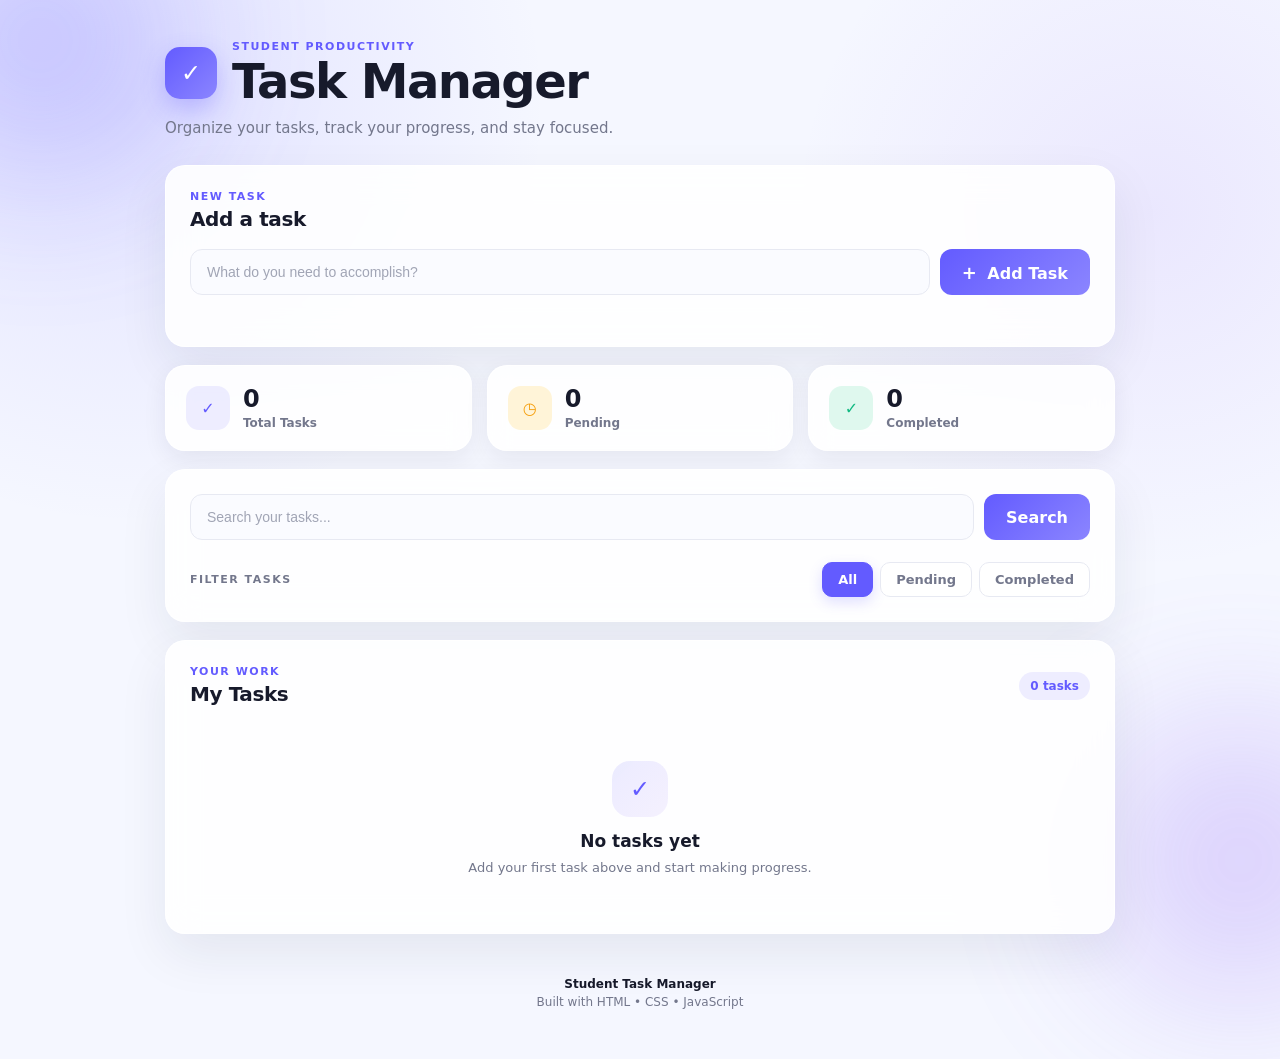
==== students task manager/index.html @ 9cea30df "feet: student task manager" ====
<!DOCTYPE html>
<html lang="en">
<head>
    <meta charset="UTF-8">
    <meta name="viewport" content="width=device-width, initial-scale=1.0">

    <meta
        name="description"
        content="A modern student task manager for organizing and tracking daily tasks."
    >

    <title>Student Task Manager</title>

    <link rel="stylesheet" href="style.css">
</head>

<body>

    <div class="background-glow glow-one"></div>
    <div class="background-glow glow-two"></div>

    <main class="app">

        <!-- HEADER -->
        <header class="hero">

            <div class="brand">
                <div class="brand-icon">✓</div>

                <div>
                    <p class="eyebrow">STUDENT PRODUCTIVITY</p>
                    <h1>Task Manager</h1>
                </div>
            </div>

            <p class="hero-text">
                Organize your tasks, track your progress, and stay focused.
            </p>

        </header>


        <!-- ADD TASK -->
        <section class="card add-card">

            <div class="section-heading">
                <div>
                    <p class="section-label">NEW TASK</p>
                    <h2>Add a task</h2>
                </div>
            </div>

            <div class="task-form">

                <label for="taskInput" class="sr-only">
                    Enter a task
                </label>

                <input
                    type="text"
                    id="taskInput"
                    placeholder="What do you need to accomplish?"
                    autocomplete="off"
                >

                <button id="addTaskBtn" type="button">
                    <span>+</span>
                    Add Task
                </button>

            </div>

            <p id="errorMessage" class="message error"></p>

        </section>


        <!-- STATISTICS -->
        <section class="stats">

            <article class="stat-card">
                <div class="stat-icon total-icon">✓</div>

                <div>
                    <span id="totalTasks">0</span>
                    <p>Total Tasks</p>
                </div>
            </article>


            <article class="stat-card">
                <div class="stat-icon pending-icon">◷</div>

                <div>
                    <span id="pendingTasks">0</span>
                    <p>Pending</p>
                </div>
            </article>


            <article class="stat-card">
                <div class="stat-icon completed-icon">✓</div>

                <div>
                    <span id="completedTasks">0</span>
                    <p>Completed</p>
                </div>
            </article>

        </section>


        <!-- TASK CONTROLS -->
        <section class="card controls-card">

            <div class="search-box">

                <label for="searchInput" class="sr-only">
                    Search tasks
                </label>

                <input
                    type="search"
                    id="searchInput"
                    placeholder="Search your tasks..."
                    autocomplete="off"
                >

                <button id="searchBtn" type="button">
                    Search
                </button>

            </div>


            <div class="filter-area">

                <p class="filter-label">FILTER TASKS</p>

                <div class="filters">

                    <button
                        class="filter-btn active"
                        data-filter="all"
                        type="button"
                    >
                        All
                    </button>

                    <button
                        class="filter-btn"
                        data-filter="pending"
                        type="button"
                    >
                        Pending
                    </button>

                    <button
                        class="filter-btn"
                        data-filter="completed"
                        type="button"
                    >
                        Completed
                    </button>

                </div>

            </div>

        </section>


        <!-- TASK LIST -->
        <section class="card tasks-card">

            <div class="tasks-header">

                <div>
                    <p class="section-label">YOUR WORK</p>
                    <h2>My Tasks</h2>
                </div>

                <span id="taskCountBadge" class="task-badge">
                    0 tasks
                </span>

            </div>


            <ul id="taskList"></ul>


            <div id="emptyState" class="empty-state">

                <div class="empty-icon">✓</div>

                <h3 id="emptyTitle">No tasks yet</h3>

                <p id="emptyText">
                    Add your first task above and start making progress.
                </p>

            </div>

        </section>


        <!-- FOOTER -->
        <footer>
            <p>Student Task Manager</p>
            <span>Built with HTML • CSS • JavaScript</span>
        </footer>

    </main>


    <script src="script.js"></script>

</body>
</html>
---- students task manager/style.css ----
/* ========================================
   RESET
======================================== */

* {
    margin: 0;
    padding: 0;
    box-sizing: border-box;
}


/* ========================================
   ROOT VARIABLES
======================================== */

:root {
    --primary: #635bff;
    --primary-dark: #5048d8;
    --primary-light: #8b85ff;

    --background: #f5f7ff;
    --surface: rgba(255, 255, 255, 0.88);
    --surface-solid: #ffffff;

    --text: #171a2b;
    --muted: #73778c;

    --border: #e7e9f2;

    --success: #10b981;
    --success-light: #dff8ee;

    --warning: #f59e0b;
    --warning-light: #fff4d8;

    --danger: #ef4444;
    --danger-light: #ffe5e5;

    --shadow:
        0 20px 50px rgba(31, 35, 60, 0.08);

    --shadow-small:
        0 8px 25px rgba(31, 35, 60, 0.07);

    --radius: 20px;
}

body {
    min-height: 100vh;

    font-family:
        Inter,
        ui-sans-serif,
        system-ui,
        -apple-system,
        BlinkMacSystemFont,
        "Segoe UI",
        sans-serif;

    background:
        radial-gradient(
            circle at 10% 10%,
            rgba(99, 91, 255, 0.13),
            transparent 28%
        ),
        radial-gradient(
            circle at 90% 20%,
            rgba(139, 92, 246, 0.1),
            transparent 25%
        ),
        var(--background);

    color: var(--text);

    padding: 40px 20px;

    overflow-x: hidden;
}


.background-glow {
    position: fixed;

    width: 280px;
    height: 280px;

    border-radius: 50%;

    filter: blur(80px);

    pointer-events: none;

    opacity: 0.25;

    z-index: -1;
}

.glow-one {
    background: #635bff;

    top: -100px;
    left: -100px;
}

.glow-two {
    background: #8b5cf6;

    right: -100px;
    bottom: -100px;
}


.app {
    width: 100%;
    max-width: 950px;

    margin: 0 auto;
}


.hero {
    margin-bottom: 28px;
}

.brand {
    display: flex;
    align-items: center;
    gap: 15px;
}

.brand-icon {
    width: 52px;
    height: 52px;

    display: grid;
    place-items: center;

    border-radius: 15px;

    background:
        linear-gradient(
            135deg,
            var(--primary),
            var(--primary-light)
        );

    color: white;

    font-size: 24px;
    font-weight: 800;

    box-shadow:
        0 10px 25px rgba(99, 91, 255, 0.3);
}

.eyebrow,
.section-label,
.filter-label {
    font-size: 11px;

    font-weight: 800;

    letter-spacing: 1.5px;

    color: var(--primary);

    margin-bottom: 4px;
}

.hero h1 {
    font-size: clamp(2rem, 5vw, 3rem);

    line-height: 1;

    letter-spacing: -1.5px;
}

.hero-text {
    color: var(--muted);

    margin-top: 14px;

    font-size: 15px;

    max-width: 600px;
}


.card {
    background: var(--surface);

    border: 1px solid rgba(255, 255, 255, 0.8);

    border-radius: var(--radius);

    padding: 24px;

    margin-bottom: 18px;

    box-shadow: var(--shadow);

    backdrop-filter: blur(16px);
}


.section-heading {
    margin-bottom: 18px;
}

.card h2 {
    font-size: 20px;

    letter-spacing: -0.4px;
}


.task-form {
    display: flex;

    gap: 10px;
}

.task-form input,
.search-box input {
    min-width: 0;

    flex: 1;

    border: 1px solid var(--border);

    background: #fafbff;

    color: var(--text);

    outline: none;

    border-radius: 12px;

    padding: 14px 16px;

    font-size: 14px;

    transition:
        border-color 0.2s ease,
        box-shadow 0.2s ease,
        background 0.2s ease;
}

.task-form input::placeholder,
.search-box input::placeholder {
    color: #a1a5b5;
}

.task-form input:focus,
.search-box input:focus {
    border-color: var(--primary);

    background: white;

    box-shadow:
        0 0 0 4px rgba(99, 91, 255, 0.1);
}


button {
    font: inherit;
}

#addTaskBtn,
#searchBtn {
    border: none;

    border-radius: 12px;

    background:
        linear-gradient(
            135deg,
            var(--primary),
            var(--primary-light)
        );

    color: white;

    font-weight: 700;

    cursor: pointer;

    transition:
        transform 0.2s ease,
        box-shadow 0.2s ease,
        background 0.2s ease;
}

#addTaskBtn {
    padding: 0 22px;
}

#searchBtn {
    padding: 0 22px;
}

#addTaskBtn:hover,
#searchBtn:hover {
    transform: translateY(-2px);

    box-shadow:
        0 10px 22px rgba(99, 91, 255, 0.25);
}

#addTaskBtn:active,
#searchBtn:active {
    transform: translateY(0);
}

#addTaskBtn span {
    font-size: 18px;

    margin-right: 5px;
}

.message {
    min-height: 18px;

    margin-top: 9px;

    font-size: 13px;
}

.error {
    color: var(--danger);
}


.stats {
    display: grid;

    grid-template-columns:
        repeat(3, 1fr);

    gap: 15px;

    margin-bottom: 18px;
}

.stat-card {
    display: flex;

    align-items: center;

    gap: 13px;

    padding: 20px;

    background: var(--surface);

    border: 1px solid rgba(255, 255, 255, 0.8);

    border-radius: var(--radius);

    box-shadow: var(--shadow-small);

    backdrop-filter: blur(12px);
}

.stat-icon {
    width: 44px;
    height: 44px;

    flex-shrink: 0;

    display: grid;

    place-items: center;

    border-radius: 13px;

    font-weight: 800;
}

.total-icon {
    color: var(--primary);

    background: rgba(99, 91, 255, 0.1);
}

.pending-icon {
    color: var(--warning);

    background: var(--warning-light);
}

.completed-icon {
    color: var(--success);

    background: var(--success-light);
}

.stat-card span {
    display: block;

    font-size: 24px;

    font-weight: 800;

    line-height: 1.1;
}

.stat-card p {
    margin-top: 3px;

    color: var(--muted);

    font-size: 12px;

    font-weight: 600;
}


.search-box {
    display: flex;

    gap: 10px;

    margin-bottom: 22px;
}


.filter-area {
    display: flex;

    align-items: center;

    justify-content: space-between;

    gap: 15px;
}

.filter-label {
    margin: 0;

    color: var(--muted);
}

.filters {
    display: flex;

    gap: 7px;

    flex-wrap: wrap;
}

.filter-btn {
    border: 1px solid var(--border);

    background: white;

    color: var(--muted);

    border-radius: 10px;

    padding: 9px 15px;

    font-size: 13px;

    font-weight: 700;

    cursor: pointer;

    transition:
        color 0.2s ease,
        background 0.2s ease,
        border-color 0.2s ease;
}

.filter-btn:hover {
    color: var(--primary);

    border-color: rgba(99, 91, 255, 0.35);
}

.filter-btn.active {
    background: var(--primary);

    color: white;

    border-color: var(--primary);

    box-shadow:
        0 5px 14px rgba(99, 91, 255, 0.2);
}


.tasks-header {
    display: flex;

    align-items: center;

    justify-content: space-between;

    gap: 15px;

    margin-bottom: 10px;
}

.task-badge {
    background: rgba(99, 91, 255, 0.1);

    color: var(--primary);

    border-radius: 30px;

    padding: 7px 11px;

    font-size: 12px;

    font-weight: 800;
}


#taskList {
    list-style: none;
}

.task-item {
    display: flex;

    align-items: center;

    gap: 12px;

    padding: 15px 4px;

    border-bottom: 1px solid var(--border);

    animation: taskAppear 0.25s ease;
}

.task-item:last-child {
    border-bottom: none;
}

.task-content {
    display: flex;

    align-items: center;

    gap: 12px;

    flex: 1;

    min-width: 0;
}


.task-checkbox {
    width: 19px;
    height: 19px;

    flex-shrink: 0;

    accent-color: var(--primary);

    cursor: pointer;
}


.task-title {
    color: var(--text);

    font-size: 14px;

    font-weight: 600;

    word-break: break-word;

    transition:
        color 0.2s ease;
}

.task-item.completed .task-title {
    color: #a1a5b5;

    text-decoration: line-through;
}


.delete-btn {
    border: none;

    background: var(--danger-light);

    color: var(--danger);

    padding: 8px 11px;

    border-radius: 9px;

    font-size: 12px;

    font-weight: 700;

    cursor: pointer;

    flex-shrink: 0;

    transition:
        background 0.2s ease,
        transform 0.2s ease;
}

.delete-btn:hover {
    background: #ffd1d1;

    transform: translateY(-1px);
}

.empty-state {
    text-align: center;

    padding: 45px 20px 30px;
}

.empty-icon {
    width: 56px;
    height: 56px;

    margin: 0 auto 14px;

    display: grid;

    place-items: center;

    border-radius: 18px;

    background:
        linear-gradient(
            135deg,
            rgba(99, 91, 255, 0.12),
            rgba(139, 92, 246, 0.08)
        );

    color: var(--primary);

    font-size: 24px;

    font-weight: 800;
}

.empty-state h3 {
    font-size: 17px;

    margin-bottom: 7px;
}

.empty-state p {
    color: var(--muted);

    font-size: 13px;

    max-width: 350px;

    margin: 0 auto;

    line-height: 1.6;
}

footer {
    text-align: center;

    padding: 25px 10px 10px;

    color: var(--muted);

    font-size: 12px;
}

footer p {
    font-weight: 700;

    color: var(--text);

    margin-bottom: 4px;
}


.sr-only {
    position: absolute;

    width: 1px;
    height: 1px;

    padding: 0;
    margin: -1px;

    overflow: hidden;

    clip: rect(0, 0, 0, 0);

    white-space: nowrap;

    border: 0;
}


@keyframes taskAppear {
    from {
        opacity: 0;
        transform: translateY(5px);
    }

    to {
        opacity: 1;
        transform: translateY(0);
    }
}



@media (max-width: 700px) {

    body {
        padding: 25px 15px;
    }

    .stats {
        grid-template-columns: 1fr;
    }

    .stat-card {
        padding: 16px;
    }

    .filter-area {
        align-items: flex-start;

        flex-direction: column;
    }

    .filters {
        width: 100%;
    }

    .filter-btn {
        flex: 1;
    }
}


@media (max-width: 520px) {

    body {
        padding: 20px 12px;
    }

    .card {
        padding: 18px;
    }

    .brand-icon {
        width: 46px;
        height: 46px;

        font-size: 20px;
    }

    .task-form {
        flex-direction: column;
    }

    #addTaskBtn {
        width: 100%;

        padding: 13px;
    }

    .search-box {
        flex-direction: column;
    }

    #searchBtn {
        width: 100%;

        padding: 13px;
    }

    .filters {
        display: grid;

        grid-template-columns:
            repeat(3, 1fr);
    }

    .filter-btn {
        padding: 9px 5px;
    }

    .task-item {
        align-items: flex-start;
    }

    .delete-btn {
        padding: 7px 9px;
    }
}


@media (max-width: 380px) {

    .hero h1 {
        font-size: 1.8rem;
    }

    .filters {
        grid-template-columns: 1fr;
    }

    .filter-btn {
        width: 100%;
    }
}
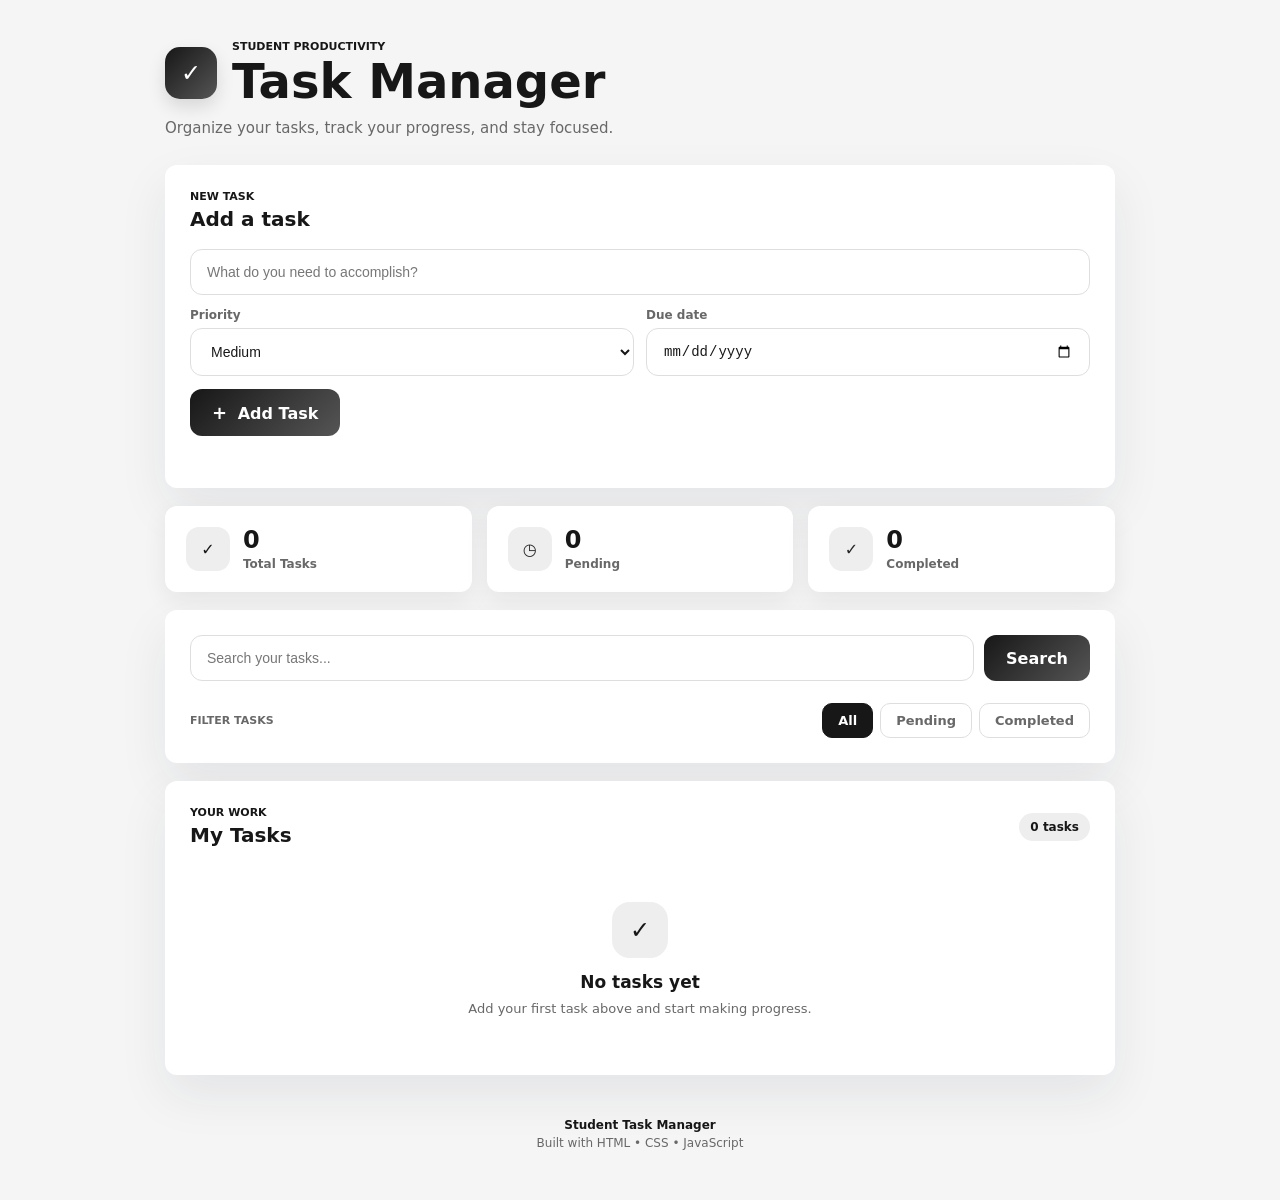
==== commit e32b922c: "feet: add priority and due date to Student Task Manager" ====
--- a/students task manager/index.html
+++ b/students task manager/index.html
@@ -16,9 +16,6 @@
 
 <body>
 
-    <div class="background-glow glow-one"></div>
-    <div class="background-glow glow-two"></div>
-
     <main class="app">
 
         <!-- HEADER -->
@@ -45,12 +42,12 @@
 
             <div class="section-heading">
                 <div>
-                    <p class="section-label">NEW TASK</p>
-                    <h2>Add a task</h2>
-                </div>
-            </div>
-
-            <div class="task-form">
+                    <p id="formModeLabel" class="section-label">NEW TASK</p>
+                    <h2 id="formHeading">Add a task</h2>
+                </div>
+            </div>
+
+            <form id="taskForm" class="task-form">
 
                 <label for="taskInput" class="sr-only">
                     Enter a task
@@ -61,16 +58,35 @@
                     id="taskInput"
                     placeholder="What do you need to accomplish?"
                     autocomplete="off"
+                    required
                 >
 
-                <button id="addTaskBtn" type="button">
-                    <span>+</span>
-                    Add Task
-                </button>
-
-            </div>
-
-            <p id="errorMessage" class="message error"></p>
+                <div class="task-form-options">
+                    <div class="form-field">
+                        <label for="priorityInput">Priority</label>
+                        <select id="priorityInput" name="priority" required>
+                            <option value="low">Low</option>
+                            <option value="medium" selected>Medium</option>
+                            <option value="high">High</option>
+                        </select>
+                    </div>
+
+                    <div class="form-field">
+                        <label for="dueDateInput">Due date</label>
+                        <input type="date" id="dueDateInput" name="dueDate">
+                    </div>
+                </div>
+
+                <div class="form-actions">
+                    <button id="addTaskBtn" type="submit">
+                        <span>+</span>
+                        Add Task
+                    </button>
+                    <button id="cancelEditBtn" type="button" hidden>Cancel</button>
+                </div>
+            </form>
+
+            <p id="errorMessage" class="message error" role="alert"></p>
 
         </section>
 
@@ -142,6 +158,7 @@
                     <button
                         class="filter-btn active"
                         data-filter="all"
+                        aria-pressed="true"
                         type="button"
                     >
                         All
@@ -150,6 +167,7 @@
                     <button
                         class="filter-btn"
                         data-filter="pending"
+                        aria-pressed="false"
                         type="button"
                     >
                         Pending
@@ -158,6 +176,7 @@
                     <button
                         class="filter-btn"
                         data-filter="completed"
+                        aria-pressed="false"
                         type="button"
                     >
                         Completed
--- a/students task manager/style.css
+++ b/students task manager/style.css
@@ -14,27 +14,27 @@
 ======================================== */
 
 :root {
-    --primary: #635bff;
-    --primary-dark: #5048d8;
-    --primary-light: #8b85ff;
-
-    --background: #f5f7ff;
-    --surface: rgba(255, 255, 255, 0.88);
+    --primary: #171717;
+    --primary-dark: #000000;
+    --primary-light: #555555;
+
+    --background: #f5f5f5;
+    --surface: #ffffff;
     --surface-solid: #ffffff;
 
-    --text: #171a2b;
-    --muted: #73778c;
-
-    --border: #e7e9f2;
-
-    --success: #10b981;
-    --success-light: #dff8ee;
-
-    --warning: #f59e0b;
-    --warning-light: #fff4d8;
-
-    --danger: #ef4444;
-    --danger-light: #ffe5e5;
+    --text: #171717;
+    --muted: #686868;
+
+    --border: #dedede;
+
+    --success: #252525;
+    --success-light: #eeeeee;
+
+    --warning: #252525;
+    --warning-light: #eeeeee;
+
+    --danger: #252525;
+    --danger-light: #eeeeee;
 
     --shadow:
         0 20px 50px rgba(31, 35, 60, 0.08);
@@ -42,7 +42,7 @@
     --shadow-small:
         0 8px 25px rgba(31, 35, 60, 0.07);
 
-    --radius: 20px;
+    --radius: 12px;
 }
 
 body {
@@ -57,56 +57,13 @@
         "Segoe UI",
         sans-serif;
 
-    background:
-        radial-gradient(
-            circle at 10% 10%,
-            rgba(99, 91, 255, 0.13),
-            transparent 28%
-        ),
-        radial-gradient(
-            circle at 90% 20%,
-            rgba(139, 92, 246, 0.1),
-            transparent 25%
-        ),
-        var(--background);
+    background: var(--background);
 
     color: var(--text);
 
     padding: 40px 20px;
 
     overflow-x: hidden;
-}
-
-
-.background-glow {
-    position: fixed;
-
-    width: 280px;
-    height: 280px;
-
-    border-radius: 50%;
-
-    filter: blur(80px);
-
-    pointer-events: none;
-
-    opacity: 0.25;
-
-    z-index: -1;
-}
-
-.glow-one {
-    background: #635bff;
-
-    top: -100px;
-    left: -100px;
-}
-
-.glow-two {
-    background: #8b5cf6;
-
-    right: -100px;
-    bottom: -100px;
 }
 
 
@@ -150,7 +107,7 @@
     font-weight: 800;
 
     box-shadow:
-        0 10px 25px rgba(99, 91, 255, 0.3);
+        0 8px 18px rgba(0, 0, 0, 0.12);
 }
 
 .eyebrow,
@@ -160,7 +117,7 @@
 
     font-weight: 800;
 
-    letter-spacing: 1.5px;
+    letter-spacing: 0;
 
     color: var(--primary);
 
@@ -172,7 +129,7 @@
 
     line-height: 1;
 
-    letter-spacing: -1.5px;
+    letter-spacing: 0;
 }
 
 .hero-text {
@@ -210,17 +167,17 @@
 .card h2 {
     font-size: 20px;
 
-    letter-spacing: -0.4px;
+    letter-spacing: 0;
 }
 
 
 .task-form {
-    display: flex;
-
-    gap: 10px;
+    display: grid;
+    gap: 13px;
 }
 
 .task-form input,
+.task-form select,
 .search-box input {
     min-width: 0;
 
@@ -228,7 +185,7 @@
 
     border: 1px solid var(--border);
 
-    background: #fafbff;
+    background: #ffffff;
 
     color: var(--text);
 
@@ -248,17 +205,46 @@
 
 .task-form input::placeholder,
 .search-box input::placeholder {
-    color: #a1a5b5;
+    color: #777777;
 }
 
 .task-form input:focus,
+.task-form select:focus,
 .search-box input:focus {
     border-color: var(--primary);
 
     background: white;
 
     box-shadow:
-        0 0 0 4px rgba(99, 91, 255, 0.1);
+        0 0 0 3px rgba(0, 0, 0, 0.08);
+}
+
+.task-form-options {
+    display: grid;
+    grid-template-columns: repeat(2, minmax(0, 1fr));
+    gap: 12px;
+}
+
+.form-field {
+    display: grid;
+    gap: 6px;
+}
+
+.form-field label {
+    color: var(--muted);
+    font-size: 12px;
+    font-weight: 700;
+}
+
+.form-field input,
+.form-field select {
+    width: 100%;
+    min-height: 44px;
+}
+
+.form-actions {
+    display: flex;
+    gap: 8px;
 }
 
 
@@ -267,7 +253,8 @@
 }
 
 #addTaskBtn,
-#searchBtn {
+#searchBtn,
+#cancelEditBtn {
     border: none;
 
     border-radius: 12px;
@@ -292,24 +279,49 @@
 }
 
 #addTaskBtn {
-    padding: 0 22px;
+    padding: 13px 22px;
 }
 
 #searchBtn {
     padding: 0 22px;
 }
 
+#cancelEditBtn {
+    padding: 0 18px;
+    background: #ffffff;
+    color: var(--text);
+    border: 1px solid var(--border);
+}
+
 #addTaskBtn:hover,
-#searchBtn:hover {
-    transform: translateY(-2px);
-
-    box-shadow:
-        0 10px 22px rgba(99, 91, 255, 0.25);
+#searchBtn:hover,
+#cancelEditBtn:hover {
+    filter: brightness(0.88);
 }
 
 #addTaskBtn:active,
-#searchBtn:active {
+#searchBtn:active,
+#cancelEditBtn:active {
     transform: translateY(0);
+}
+
+#addTaskBtn:focus-visible,
+#searchBtn:focus-visible,
+#cancelEditBtn:focus-visible,
+.filter-btn:focus-visible,
+.task-actions button:focus-visible,
+.task-checkbox:focus-visible {
+    outline: 3px solid #777777;
+    outline-offset: 2px;
+}
+
+#addTaskBtn:disabled,
+#searchBtn:disabled,
+#cancelEditBtn:disabled {
+    cursor: not-allowed;
+    opacity: 0.55;
+    transform: none;
+    box-shadow: none;
 }
 
 #addTaskBtn span {
@@ -380,7 +392,7 @@
 .total-icon {
     color: var(--primary);
 
-    background: rgba(99, 91, 255, 0.1);
+    background: #eeeeee;
 }
 
 .pending-icon {
@@ -473,9 +485,9 @@
 }
 
 .filter-btn:hover {
-    color: var(--primary);
-
-    border-color: rgba(99, 91, 255, 0.35);
+    color: #000000;
+
+    border-color: #777777;
 }
 
 .filter-btn.active {
@@ -485,8 +497,7 @@
 
     border-color: var(--primary);
 
-    box-shadow:
-        0 5px 14px rgba(99, 91, 255, 0.2);
+    box-shadow: none;
 }
 
 
@@ -503,7 +514,7 @@
 }
 
 .task-badge {
-    background: rgba(99, 91, 255, 0.1);
+    background: #eeeeee;
 
     color: var(--primary);
 
@@ -532,7 +543,6 @@
 
     border-bottom: 1px solid var(--border);
 
-    animation: taskAppear 0.25s ease;
 }
 
 .task-item:last-child {
@@ -549,6 +559,54 @@
     flex: 1;
 
     min-width: 0;
+}
+
+.task-details {
+    min-width: 0;
+}
+
+.task-metadata {
+    display: flex;
+    flex-wrap: wrap;
+    gap: 6px 12px;
+    margin-top: 5px;
+    color: var(--muted);
+    font-size: 12px;
+}
+
+.priority-label {
+    font-weight: 700;
+}
+
+.priority-high {
+    color: #111111;
+    text-decoration: underline;
+    text-decoration-thickness: 1px;
+    text-underline-offset: 2px;
+}
+
+.priority-low {
+    color: #686868;
+}
+
+.due-date-label {
+    color: var(--muted);
+}
+
+.task-item.overdue {
+    border-left: 3px solid #222222;
+    padding-left: 10px;
+}
+
+.task-item.overdue .due-date-label {
+    color: #111111;
+    font-weight: 700;
+}
+
+.task-actions {
+    display: flex;
+    flex-shrink: 0;
+    gap: 6px;
 }
 
 
@@ -578,7 +636,7 @@
 }
 
 .task-item.completed .task-title {
-    color: #a1a5b5;
+    color: #777777;
 
     text-decoration: line-through;
 }
@@ -608,10 +666,24 @@
         transform 0.2s ease;
 }
 
+.edit-btn {
+    border: 1px solid var(--border);
+    background: #ffffff;
+    color: var(--text);
+    padding: 8px 11px;
+    border-radius: 9px;
+    font-size: 12px;
+    font-weight: 700;
+    cursor: pointer;
+    flex-shrink: 0;
+}
+
+.edit-btn:hover {
+    background: #eeeeee;
+}
+
 .delete-btn:hover {
-    background: #ffd1d1;
-
-    transform: translateY(-1px);
+    background: #dddddd;
 }
 
 .empty-state {
@@ -632,12 +704,7 @@
 
     border-radius: 18px;
 
-    background:
-        linear-gradient(
-            135deg,
-            rgba(99, 91, 255, 0.12),
-            rgba(139, 92, 246, 0.08)
-        );
+    background: #eeeeee;
 
     color: var(--primary);
 
@@ -700,20 +767,6 @@
 
     border: 0;
 }
-
-
-@keyframes taskAppear {
-    from {
-        opacity: 0;
-        transform: translateY(5px);
-    }
-
-    to {
-        opacity: 1;
-        transform: translateY(0);
-    }
-}
-
 
 
 @media (max-width: 700px) {
